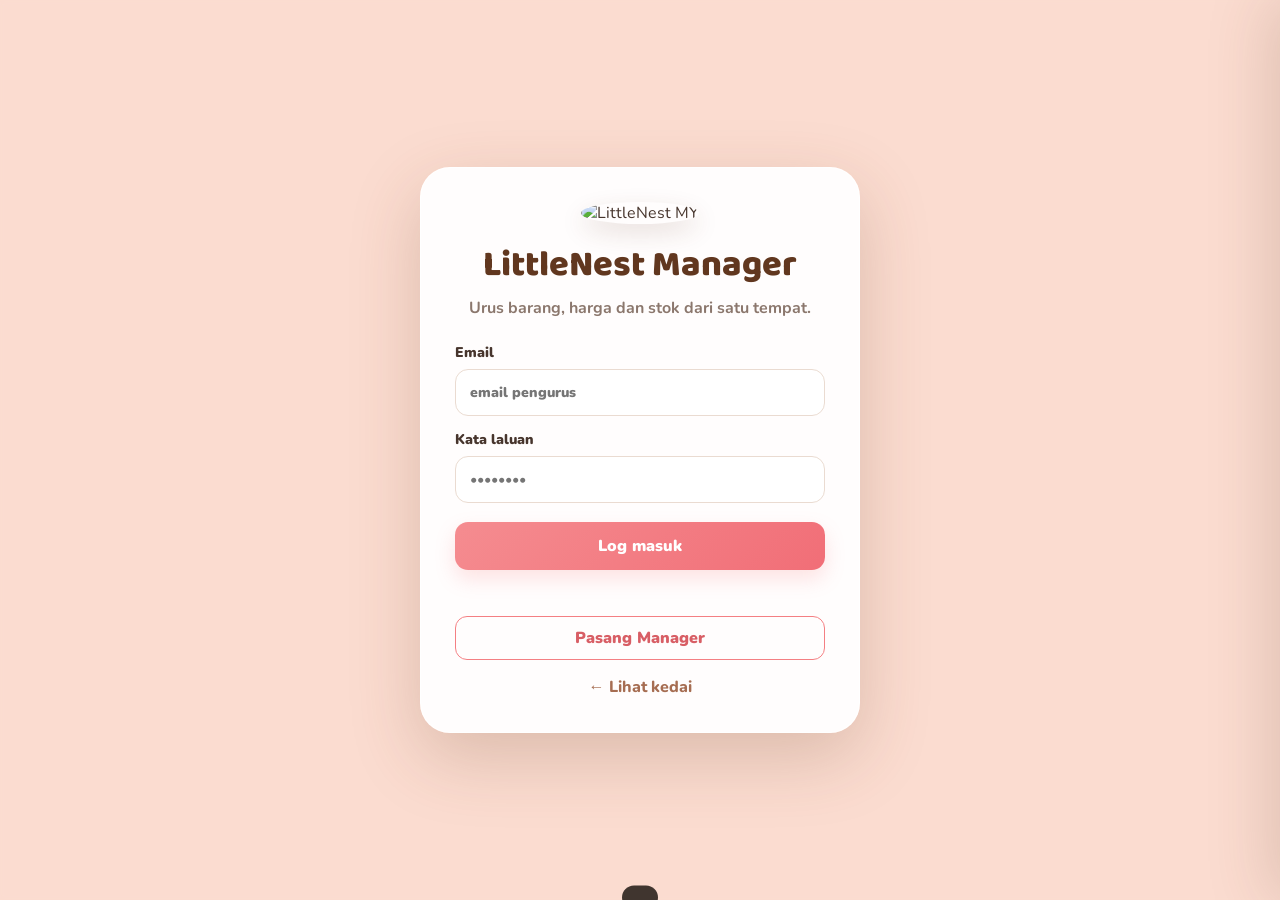
==== manager.html @ b694c058 "Publish LittleNest storefront and Manager" ====
<!doctype html>
<html lang="ms">
<head>
  <meta charset="utf-8">
  <meta name="viewport" content="width=device-width,initial-scale=1">
  <meta name="theme-color" content="#f7a6a8">
  <meta name="robots" content="noindex,nofollow">
  <meta name="apple-mobile-web-app-capable" content="yes">
  <meta name="apple-mobile-web-app-title" content="LittleNest Manager">
  <title>LittleNest Manager</title>
  <link rel="manifest" href="manager.webmanifest?v=1">
  <link rel="apple-touch-icon" href="assets/icon-192.png">
  <link rel="preconnect" href="https://fonts.googleapis.com">
  <link rel="preconnect" href="https://fonts.gstatic.com" crossorigin>
  <link href="https://fonts.googleapis.com/css2?family=Baloo+2:wght@600;700;800&family=Nunito:wght@400;600;700;800;900&display=swap" rel="stylesheet">
  <link rel="stylesheet" href="styles.css?v=1">
  <link rel="stylesheet" href="fixes.css?v=1">
</head>
<body class="manager-page">
  <section class="manager-login" id="login-screen">
    <div class="login-scene"></div>
    <form class="login-card" id="login-form">
      <img src="assets/littlenest-logo.png" alt="LittleNest MY">
      <h1>LittleNest Manager</h1>
      <p>Urus barang, harga dan stok dari satu tempat.</p>
      <label>Email<input id="login-email" type="email" autocomplete="username" required placeholder="email pengurus"></label>
      <label>Kata laluan<input id="login-password" type="password" autocomplete="current-password" required placeholder="••••••••"></label>
      <button class="primary-button" type="submit">Log masuk</button>
      <p class="form-note" id="login-note"></p>
      <button class="install-button" type="button" data-install-app>Pasang Manager</button>
      <a href="index.html">← Lihat kedai</a>
    </form>
  </section>

  <div class="manager-app hidden" id="manager-app">
    <aside class="manager-sidebar">
      <div class="manager-brand"><img src="assets/littlenest-logo.png" alt=""><strong>LittleNest <span>MY</span></strong></div>
      <nav><button class="active">▣ <span>Semua Barang</span></button><a href="index.html" target="_blank">⌂ <span>Lihat Kedai</span></a></nav>
      <div class="sidebar-art"><span>★</span><p>Nurture · Play · Grow</p></div>
      <div class="manager-user"><span>LN</span><div><strong>Pemilik Kedai</strong><small id="manager-email"></small></div><button id="logout-button" title="Log keluar">↪</button></div>
    </aside>

    <main class="manager-main">
      <header class="manager-header">
        <div><h1>LittleNest <span>Manager</span></h1><p>Kemas kini barang dan stok dengan mudah.</p></div>
        <div class="manager-header-actions"><button class="install-button" type="button" data-install-app>Pasang Manager</button><a href="index.html" target="_blank">Lihat Kedai ↗</a><button class="primary-button" id="add-product">＋ Tambah Barang</button></div>
      </header>
      <section class="manager-controls">
        <label class="manager-search"><span>⌕</span><input id="manager-search" type="search" placeholder="Cari nama atau kod produk…"></label>
        <div class="category-tabs compact" id="manager-tabs"></div>
        <div class="manager-total"><small>Jumlah Produk</small><strong id="manager-count">0</strong></div>
      </section>
      <section class="manager-list-shell">
        <div class="manager-list-head"><span>Produk</span><span>Harga</span><span>Stok</span><span>Kategori</span><span>Paparan</span><span>Tindakan</span></div>
        <div id="manager-list"></div>
        <div class="empty-state hidden" id="manager-empty"><h3>Belum ada barang</h3><p>Tekan “Tambah Barang” untuk mula.</p></div>
      </section>
    </main>
  </div>

  <div class="drawer-backdrop hidden" id="drawer-backdrop"></div>
  <aside class="product-drawer" id="product-drawer" aria-hidden="true">
    <header><div><h2 id="drawer-title">Tambah Barang</h2><p>Isi maklumat produk untuk dipaparkan di kedai.</p></div><button id="close-drawer" aria-label="Tutup">×</button></header>
    <form id="product-form">
      <input type="hidden" id="product-id">
      <label>Kod Produk<input id="product-code" maxlength="30" placeholder="Automatik, contoh LN-BJ-001"></label>
      <label>Nama Produk<input id="product-name" maxlength="180" required placeholder="Contoh: Baju Kurung Kanak-kanak"></label>
      <label>Kategori<select id="product-category" required></select></label>
      <div class="form-pair"><label>Harga (RM)<input id="product-price" type="number" min="0" step="0.01" required placeholder="0.00"></label><label>Stok (unit)<input id="product-stock" type="number" min="0" step="1" required value="1"></label></div>
      <fieldset class="image-fieldset"><legend>Gambar Produk</legend><label class="upload-zone"><input id="product-file" type="file" accept="image/jpeg,image/png,image/webp"><span>☁</span><strong>Klik untuk muat naik</strong><small>PNG, JPG atau WEBP · maksimum 5MB</small></label><div class="image-preview hidden" id="image-preview"><img alt="Pratonton produk"><button type="button" id="remove-image">Buang gambar</button></div></fieldset>
      <label class="visibility-toggle"><input id="product-active" type="checkbox" checked><span><strong>Paparkan di Kedai</strong><small>Matikan untuk sorok sementara.</small></span></label>
      <footer><button class="secondary-button" type="button" id="cancel-product">Batal</button><button class="primary-button" type="submit" id="save-product">Simpan Barang</button></footer>
    </form>
  </aside>

  <div class="confirm-modal hidden" id="confirm-modal"><div><h2>Buang barang ini?</h2><p>Barang akan dipadam daripada kedai.</p><footer><button class="secondary-button" id="cancel-delete">Batal</button><button class="danger-button" id="confirm-delete">Ya, buang</button></footer></div></div>
  <div class="toast" id="toast" role="status"></div>
  <script src="config.js?v=1"></script>
  <script src="pwa.js?v=1"></script>
  <script type="module" src="manager.js?v=1"></script>
</body>
</html>
---- styles.css ----
:root{--cream:#fff9f3;--paper:#fffdf9;--pink:#f47f83;--pink-soft:#ffd7d4;--peach:#ffc58f;--mint:#58bea0;--mint-soft:#d9f2e7;--yellow:#f5c75f;--blue:#9ccfd3;--cocoa:#61371f;--ink:#47352d;--muted:#8b776d;--line:#eadbd1;--shadow:0 18px 55px rgba(125,79,52,.14);--radius:24px;--font-ui:"Nunito",sans-serif;--font-display:"Baloo 2",sans-serif}*{box-sizing:border-box}html{scroll-behavior:smooth}body{margin:0;font-family:var(--font-ui);color:var(--ink);background:var(--cream)}button,input,select{font:inherit}button,a{transition:.2s ease}a{color:inherit;text-decoration:none}.hidden{display:none!important}.shop-hero{position:relative;min-height:565px;overflow:hidden;background:#f8c9b7}.hero-background{position:absolute;inset:0;width:100%;height:100%;object-fit:cover}.hero-scrim{position:absolute;inset:0;background:linear-gradient(90deg,rgba(255,249,243,.9) 0%,rgba(255,249,243,.72) 42%,rgba(255,249,243,.05) 72%)}.hero-content{position:relative;z-index:1;width:min(1180px,calc(100% - 48px));min-height:565px;margin:auto;display:flex;align-items:center;gap:48px}.shop-logo{width:280px;aspect-ratio:1;border-radius:50%;box-shadow:0 22px 55px rgba(107,61,36,.2);background:#fff}.hero-copy{max-width:545px}.hero-copy h1{font-family:var(--font-display);font-size:clamp(3.5rem,7vw,6.2rem);line-height:.9;margin:0 0 20px;color:var(--cocoa);letter-spacing:-.05em}.hero-copy h1 span{color:var(--pink)}.hero-copy p{font-size:1.22rem;line-height:1.65;max-width:500px;font-weight:700;color:#684735;margin:0 0 26px}.social-links{display:flex;gap:12px;flex-wrap:wrap}.social-links a{display:flex;align-items:center;gap:10px;padding:12px 18px;background:rgba(255,255,255,.8);border:1px solid rgba(255,255,255,.9);border-radius:999px;font-weight:900;box-shadow:0 9px 28px rgba(91,58,39,.1)}.social-links a:hover{transform:translateY(-2px);background:#fff}.social-icon{display:grid;place-items:center;width:28px;height:28px;border-radius:50%;color:#fff;font-weight:900}.social-icon.fb{background:#3777bd}.social-icon.tt{background:#17191e}.catalog-shell{width:min(1240px,calc(100% - 40px));margin:-34px auto 70px;position:relative;background:rgba(255,253,249,.96);border:1px solid rgba(255,255,255,.9);border-radius:34px;padding:34px;box-shadow:var(--shadow)}.catalog-shell:before,.catalog-shell:after{content:"";position:absolute;z-index:-1;width:110px;height:110px;border-radius:50%;filter:blur(1px)}.catalog-shell:before{background:var(--mint-soft);left:-40px;top:180px}.catalog-shell:after{background:var(--pink-soft);right:-30px;bottom:80px}.catalog-heading{display:flex;justify-content:space-between;gap:24px;align-items:end;margin-bottom:26px}.catalog-heading h2{font:800 2.3rem/1 var(--font-display);color:var(--cocoa);margin:0}.catalog-heading p{margin:8px 0 0;color:var(--muted);font-weight:700}.shop-search,.manager-search{display:flex;align-items:center;gap:10px;border:1px solid var(--line);background:#fff;border-radius:16px;padding:0 16px;height:50px;min-width:300px}.shop-search span,.manager-search span{font-size:1.4rem;color:var(--pink)}.shop-search input,.manager-search input{border:0;outline:0;background:transparent;width:100%;font-weight:700;color:var(--ink)}.category-tabs{display:flex;gap:12px;overflow-x:auto;padding:3px 2px 10px;scrollbar-width:thin}.category-tabs button{border:1px solid var(--line);background:#fff;color:#775743;border-radius:999px;padding:12px 19px;font-weight:900;white-space:nowrap;cursor:pointer;box-shadow:0 4px 13px rgba(99,62,38,.05)}.category-tabs button span{margin-right:7px;color:var(--mint)}.category-tabs button:hover{transform:translateY(-2px);border-color:var(--pink)}.category-tabs button.active{background:linear-gradient(135deg,#f58c90,#f36f76);border-color:transparent;color:#fff;box-shadow:0 10px 22px rgba(244,127,131,.28)}.category-tabs button.active span{color:#fff}.result-count{font-weight:800;color:var(--muted);margin:13px 0 18px}.product-grid{display:grid;grid-template-columns:repeat(4,minmax(0,1fr));gap:20px}.product-card{background:#fff;border:1px solid #eee0d8;border-radius:22px;overflow:hidden;display:flex;flex-direction:column;box-shadow:0 10px 30px rgba(105,67,43,.08);min-width:0}.product-card:hover{transform:translateY(-5px);box-shadow:0 18px 36px rgba(105,67,43,.14)}.product-image{position:relative;aspect-ratio:1/1;background:#f8eee7;overflow:hidden}.product-image img{width:100%;height:100%;object-fit:cover}.sold-out .product-image img{filter:grayscale(.85) brightness(.75)}.sold-label{position:absolute;inset:50% auto auto 50%;transform:translate(-50%,-50%);padding:10px 18px;background:rgba(57,49,46,.86);color:#fff;border-radius:999px;font-weight:900;white-space:nowrap}.product-info{padding:17px;display:flex;flex-direction:column;flex:1}.product-code{font-size:.78rem;color:var(--muted);font-weight:900;letter-spacing:.05em}.product-info h3{font-size:1rem;line-height:1.4;margin:7px 0 12px;min-height:2.8em}.product-price{color:var(--pink);font-size:1.3rem;margin-top:auto}.product-stock{margin:6px 0 13px;color:var(--mint);font-weight:800}.product-stock.zero{color:#d96565}.whatsapp-button{display:flex;align-items:center;justify-content:center;gap:8px;background:linear-gradient(135deg,#4bc18f,#5bbf9f);color:#fff;border-radius:12px;padding:11px;font-weight:900}.whatsapp-button:hover{filter:saturate(1.1);transform:translateY(-1px)}.whatsapp-button.disabled{pointer-events:none;background:#d7d3d1;color:#9c9693}.empty-state{text-align:center;padding:70px 20px}.empty-state>span{font-size:3rem;color:var(--blue)}.empty-state h3{font:800 1.7rem var(--font-display);margin:10px 0 4px}.empty-state p{margin:0;color:var(--muted)}.shop-footer{display:flex;align-items:center;gap:13px;padding:30px max(24px,calc((100% - 1180px)/2));background:#5b3624;color:#fff}.shop-footer img{width:58px;height:58px;border-radius:50%}.shop-footer strong{font:800 1.35rem var(--font-display)}.shop-footer p{margin:0;color:#edcec0}.shop-footer a{margin-left:auto;background:var(--mint);padding:11px 18px;border-radius:999px;font-weight:900}
.manager-page{background:#fff8f3;min-height:100vh}.manager-login{min-height:100vh;display:grid;place-items:center;position:relative;overflow:hidden;background:#f8c9b7}.login-scene{position:absolute;inset:0;background:url("assets/nursery-hero.png") center/cover}.login-scene:after{content:"";position:absolute;inset:0;background:rgba(255,248,243,.42);backdrop-filter:blur(2px)}.login-card{position:relative;width:min(440px,calc(100% - 32px));padding:34px;background:rgba(255,255,255,.94);border:1px solid rgba(255,255,255,.9);border-radius:30px;box-shadow:0 24px 70px rgba(110,67,42,.22);text-align:center}.login-card img{width:112px;height:112px;border-radius:50%;box-shadow:0 9px 25px rgba(99,57,34,.15)}.login-card h1{font:800 2.25rem var(--font-display);margin:12px 0 0;color:var(--cocoa)}.login-card>p{margin:3px 0 24px;color:var(--muted);font-weight:700}.login-card label,.product-drawer label{display:grid;text-align:left;gap:7px;font-weight:900;font-size:.88rem;margin:14px 0}.login-card input,.product-drawer input,.product-drawer select{width:100%;border:1px solid var(--line);border-radius:13px;padding:13px 14px;background:#fff;outline:0;color:var(--ink)}.login-card input:focus,.product-drawer input:focus,.product-drawer select:focus{border-color:var(--pink);box-shadow:0 0 0 4px rgba(244,127,131,.12)}.primary-button{border:0;border-radius:13px;padding:13px 19px;background:linear-gradient(135deg,#f58c90,#f16e77);color:#fff;font-weight:900;cursor:pointer;box-shadow:0 9px 20px rgba(244,127,131,.22)}.primary-button:hover{transform:translateY(-1px);filter:saturate(1.08)}.login-card .primary-button{width:100%;margin-top:5px}.form-note{min-height:20px!important;margin:9px 0!important;color:#d64f54!important}.install-button{border:1px solid var(--pink);background:transparent;color:#d85e65;border-radius:12px;padding:10px 15px;font-weight:900;cursor:pointer}.login-card .install-button{width:100%;margin:8px 0 16px}.login-card>a{font-weight:800;color:#a66d52}.manager-app{display:grid;grid-template-columns:245px 1fr;min-height:100vh}.manager-sidebar{position:sticky;top:0;height:100vh;padding:24px 16px;background:#fffdf9;border-right:1px solid var(--line);display:flex;flex-direction:column}.manager-brand{display:flex;align-items:center;gap:10px;padding:2px 4px 22px}.manager-brand img{width:56px;height:56px;border-radius:50%}.manager-brand strong{font:800 1.3rem var(--font-display);color:var(--cocoa)}.manager-brand span,.manager-header h1 span{color:var(--pink)}.manager-sidebar nav{display:grid;gap:9px}.manager-sidebar nav>*{display:flex;align-items:center;gap:12px;border:0;background:transparent;color:#6b574b;border-radius:14px;padding:13px;font-weight:900;text-align:left;cursor:pointer}.manager-sidebar nav .active{background:#fff0eb;color:#e35e64}.sidebar-art{margin-top:auto;text-align:center;padding:24px 10px;background:linear-gradient(155deg,#fff1e6,#e3f5ee);border-radius:22px;color:#8c654f}.sidebar-art span{font-size:3rem;color:var(--yellow);filter:drop-shadow(0 7px 8px rgba(130,88,42,.18))}.sidebar-art p{font-size:.74rem;font-weight:900}.manager-user{display:flex;align-items:center;gap:9px;margin-top:12px;padding:11px;border:1px solid var(--line);border-radius:16px}.manager-user>span{display:grid;place-items:center;width:34px;height:34px;border-radius:50%;background:var(--mint-soft);color:#328d74;font-weight:900}.manager-user div{display:grid;min-width:0}.manager-user strong{font-size:.8rem}.manager-user small{max-width:115px;overflow:hidden;text-overflow:ellipsis}.manager-user button{margin-left:auto;border:0;background:none;cursor:pointer}.manager-main{padding:34px;min-width:0;background:radial-gradient(circle at 95% 5%,rgba(217,242,231,.8),transparent 22%),#fffaf6}.manager-header{display:flex;align-items:center;justify-content:space-between;gap:20px;margin-bottom:24px}.manager-header h1{font:800 2.65rem/1 var(--font-display);margin:0;color:var(--cocoa)}.manager-header p{margin:5px 0 0;color:var(--muted);font-weight:700}.manager-header-actions{display:flex;align-items:center;gap:10px}.manager-header-actions>a{font-weight:900;color:#418d7b;padding:10px}.manager-controls{display:grid;grid-template-columns:minmax(260px,1fr) auto auto;gap:15px;align-items:center;background:#fff;border:1px solid var(--line);border-radius:20px;padding:16px;margin-bottom:18px}.manager-search{min-width:0}.category-tabs.compact{max-width:610px;padding-bottom:3px}.category-tabs.compact button{padding:9px 13px;font-size:.83rem}.manager-total{display:flex;align-items:center;gap:10px;padding:8px 12px;border-left:1px solid var(--line)}.manager-total small{font-weight:800;color:var(--muted)}.manager-total strong{font:800 1.8rem var(--font-display);color:var(--pink)}.manager-list-shell{background:#fff;border:1px solid var(--line);border-radius:20px;overflow:hidden;box-shadow:0 13px 34px rgba(105,67,43,.06)}.manager-list-head,.manager-row{display:grid;grid-template-columns:minmax(280px,2fr) .7fr .8fr 1fr .8fr 1.25fr;gap:14px;align-items:center}.manager-list-head{padding:13px 17px;background:#fff5ef;color:#846e61;text-transform:uppercase;font-size:.68rem;font-weight:900;letter-spacing:.06em}.manager-row{padding:12px 17px;border-top:1px solid #f0e5de;font-size:.84rem}.manager-product{display:flex;align-items:center;gap:11px;min-width:0}.manager-product img{width:54px;height:54px;border-radius:12px;object-fit:cover;background:#f8eee7}.manager-product div{display:grid;min-width:0}.manager-product small{color:var(--pink);font-weight:900}.manager-product strong{overflow:hidden;text-overflow:ellipsis;white-space:nowrap}.row-price{color:#d85e65}.stock-control{display:flex;align-items:center;gap:7px}.stock-control button{width:27px;height:27px;border:1px solid var(--line);border-radius:8px;background:#fff;cursor:pointer;font-weight:900;color:#4c9f85}.status{justify-self:start;padding:6px 9px;border-radius:999px;font-size:.7rem;font-weight:900}.status.active{background:#e0f3e9;color:#31805f}.status.hidden-status{background:#eeeae7;color:#7d746f}.row-actions{display:flex;gap:6px;flex-wrap:wrap}.row-actions button{border:1px solid #eadbd1;background:#fff;border-radius:8px;padding:6px 8px;font-weight:900;font-size:.7rem;cursor:pointer;color:#6d594e}.row-actions button:hover{border-color:var(--pink);color:var(--pink)}.row-actions .delete{color:#d45358}.drawer-backdrop{position:fixed;inset:0;background:rgba(75,48,34,.28);z-index:20;backdrop-filter:blur(2px)}.product-drawer{position:fixed;z-index:21;right:0;top:0;width:min(440px,100%);height:100vh;background:#fffdfb;box-shadow:-18px 0 60px rgba(96,60,38,.18);transform:translateX(102%);transition:.25s ease;overflow:auto}.product-drawer.open{transform:translateX(0)}.product-drawer>header{position:sticky;top:0;background:rgba(255,253,251,.95);backdrop-filter:blur(12px);display:flex;justify-content:space-between;align-items:start;padding:24px 25px 17px;border-bottom:1px solid var(--line);z-index:1}.product-drawer h2{font:800 1.65rem var(--font-display);margin:0;color:var(--pink)}.product-drawer header p{margin:2px 0;color:var(--muted);font-size:.82rem}.product-drawer header button{border:0;background:none;font-size:1.7rem;cursor:pointer;color:#87746a}.product-drawer form{padding:8px 25px 25px}.form-pair{display:grid;grid-template-columns:1fr 1fr;gap:12px}.image-fieldset{border:0;padding:0;margin:18px 0}.image-fieldset legend{font-size:.88rem;font-weight:900}.upload-zone{display:grid!important;place-items:center;gap:4px!important;margin-top:8px!important;padding:25px;border:2px dashed #f0b3b1;border-radius:16px;color:#866c60;cursor:pointer}.upload-zone input{display:none}.upload-zone span{font-size:2rem;color:var(--pink)}.upload-zone small{font-weight:700;color:var(--muted)}.image-preview{position:relative;margin-top:10px}.image-preview img{width:100%;height:180px;object-fit:cover;border-radius:15px}.image-preview button{position:absolute;right:8px;bottom:8px;border:0;background:#fff;color:#ce565b;border-radius:9px;padding:7px 10px;font-weight:900}.visibility-toggle{display:flex!important;align-items:center;gap:12px!important;border:1px solid var(--line);border-radius:15px;padding:13px}.visibility-toggle input{width:20px;height:20px;accent-color:var(--mint)}.visibility-toggle span{display:grid}.visibility-toggle small{color:var(--muted)}.product-drawer footer,.confirm-modal footer{display:flex;justify-content:flex-end;gap:9px;margin-top:20px}.secondary-button,.danger-button{border:1px solid var(--line);border-radius:12px;padding:11px 16px;background:#fff;font-weight:900;cursor:pointer}.danger-button{background:#da575c;border-color:#da575c;color:#fff}.confirm-modal{position:fixed;inset:0;z-index:30;display:grid;place-items:center;background:rgba(75,48,34,.35);padding:20px}.confirm-modal>div{width:min(390px,100%);background:#fff;border-radius:22px;padding:24px;box-shadow:var(--shadow)}.confirm-modal h2{font:800 1.6rem var(--font-display);margin:0}.toast{position:fixed;z-index:40;left:50%;bottom:24px;transform:translate(-50%,140%);background:#40352f;color:#fff;padding:12px 18px;border-radius:999px;font-weight:900;transition:.25s}.toast.show{transform:translate(-50%,0)}.toast.error{background:#cc4e54}.install-help-dialog{border:0;border-radius:24px;padding:0;box-shadow:var(--shadow);max-width:390px}.install-help-dialog::backdrop{background:rgba(73,48,35,.35)}.install-help-dialog>div{padding:28px;text-align:center}.install-help-dialog img{width:90px;border-radius:50%}.install-help-dialog h2{font:800 1.6rem var(--font-display);margin:8px}.install-help-dialog p{color:var(--muted);line-height:1.55}.install-help-dialog button{border:0;border-radius:11px;background:var(--pink);color:#fff;padding:10px 22px;font-weight:900}
@media(max-width:1100px){.product-grid{grid-template-columns:repeat(3,1fr)}.manager-app{grid-template-columns:76px 1fr}.manager-sidebar{padding:18px 9px}.manager-brand strong,.manager-sidebar nav span,.sidebar-art,.manager-user div{display:none}.manager-brand{justify-content:center}.manager-sidebar nav>*{justify-content:center;font-size:1.15rem}.manager-user{justify-content:center;padding:7px}.manager-user button{display:none}.manager-controls{grid-template-columns:1fr}.category-tabs.compact{max-width:100%}.manager-total{border-left:0}.manager-list-head{display:none}.manager-row{grid-template-columns:minmax(220px,2fr) .7fr .8fr 1fr}.manager-row>span.status,.manager-row>span:not(.status){display:none}.row-actions{grid-column:1/-1}.manager-header{align-items:start}.manager-header-actions{flex-wrap:wrap;justify-content:flex-end}}
@media(max-width:780px){.shop-hero,.hero-content{min-height:680px}.hero-background{object-position:60% center}.hero-scrim{background:linear-gradient(rgba(255,249,243,.5),rgba(255,249,243,.93) 55%,rgba(255,249,243,.98))}.hero-content{flex-direction:column;justify-content:end;text-align:center;padding:70px 0 60px;gap:17px}.shop-logo{width:180px}.hero-copy h1{font-size:3.8rem}.hero-copy p{font-size:1rem}.social-links{justify-content:center}.catalog-shell{width:calc(100% - 22px);padding:21px;margin-top:-25px}.catalog-heading{display:grid}.shop-search{min-width:0}.product-grid{grid-template-columns:repeat(2,1fr);gap:12px}.product-info{padding:13px}.product-info h3{font-size:.9rem}.shop-footer{align-items:flex-start;flex-wrap:wrap}.shop-footer a{width:100%;margin:8px 0 0;text-align:center}.manager-main{padding:18px}.manager-header{display:grid}.manager-header-actions{justify-content:flex-start}.manager-header h1{font-size:2rem}.manager-row{grid-template-columns:1fr auto auto;padding:11px}.manager-row>span,.manager-row>.row-price{display:none}.manager-product strong{white-space:normal}.manager-controls{padding:12px}.manager-header-actions .install-button,.manager-header-actions>a{display:none}}
@media(max-width:520px){.hero-content{width:calc(100% - 28px)}.hero-copy h1{font-size:3.15rem}.catalog-heading h2{font-size:1.9rem}.product-grid{grid-template-columns:1fr}.product-card{display:grid;grid-template-columns:125px 1fr}.product-image{height:100%;aspect-ratio:auto}.product-info h3{min-height:0}.manager-app{grid-template-columns:1fr;padding-bottom:68px}.manager-sidebar{position:fixed;z-index:10;top:auto;bottom:0;width:100%;height:64px;display:flex;flex-direction:row;align-items:center;border-right:0;border-top:1px solid var(--line);padding:8px 15px}.manager-brand,.manager-user{display:none}.manager-sidebar nav{width:100%;grid-template-columns:1fr 1fr}.manager-sidebar nav>*{padding:9px}.manager-main{padding:15px}.manager-header-actions .primary-button{width:100%}.manager-row{grid-template-columns:1fr auto}.stock-control{grid-row:2;grid-column:2}.row-actions{grid-column:1/-1}.form-pair{grid-template-columns:1fr}}
@media(prefers-reduced-motion:reduce){*,*:before,*:after{scroll-behavior:auto!important;transition:none!important}}
---- fixes.css ----
body{overflow-x:hidden}
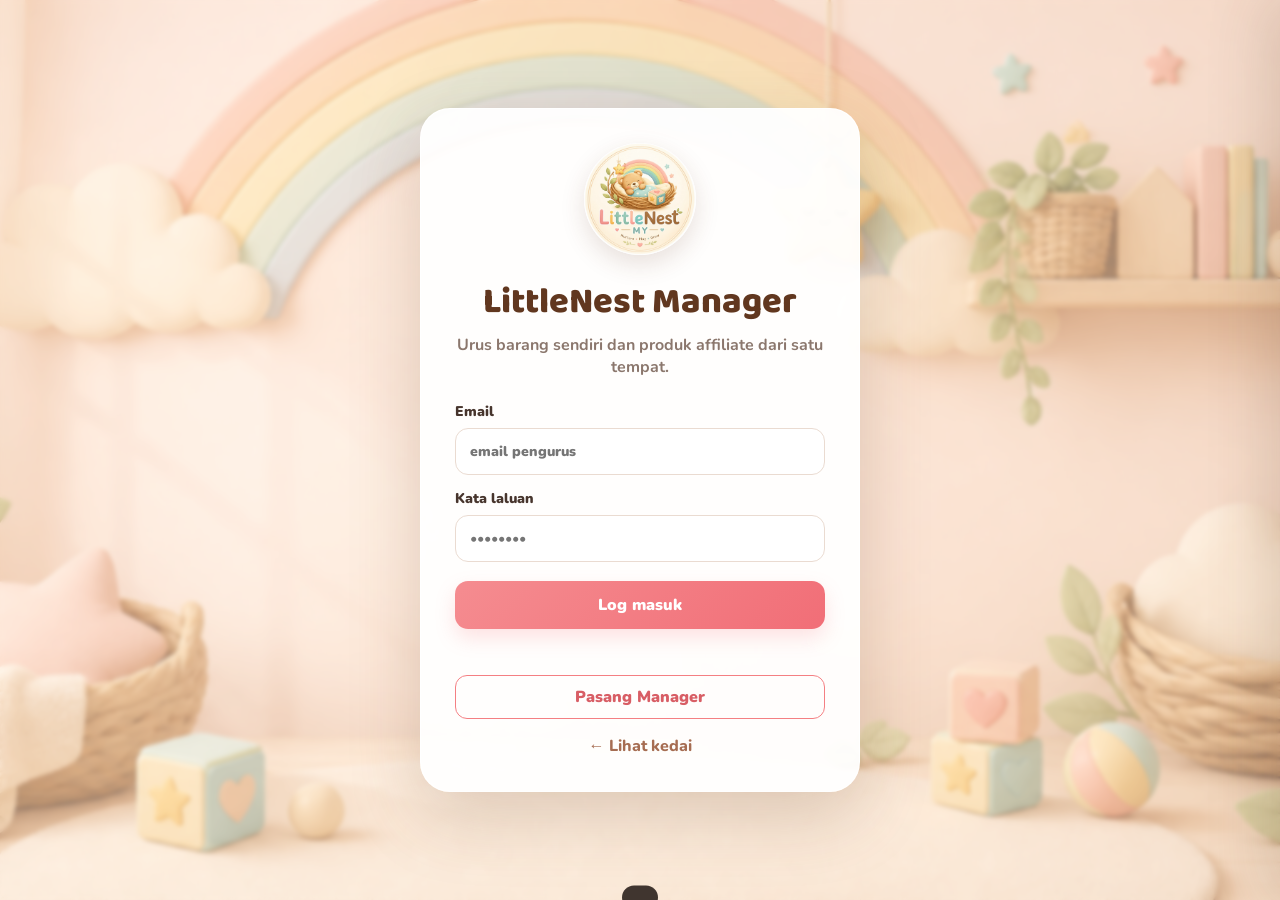
==== commit a0720932: "Add six baby clothing products" ====
--- a/manager.html
+++ b/manager.html
@@ -8,13 +8,13 @@
   <meta name="apple-mobile-web-app-capable" content="yes">
   <meta name="apple-mobile-web-app-title" content="LittleNest Manager">
   <title>LittleNest Manager</title>
-  <link rel="manifest" href="manager.webmanifest?v=1">
+  <link rel="manifest" href="manager.webmanifest?v=4">
   <link rel="apple-touch-icon" href="assets/icon-192.png">
   <link rel="preconnect" href="https://fonts.googleapis.com">
   <link rel="preconnect" href="https://fonts.gstatic.com" crossorigin>
   <link href="https://fonts.googleapis.com/css2?family=Baloo+2:wght@600;700;800&family=Nunito:wght@400;600;700;800;900&display=swap" rel="stylesheet">
-  <link rel="stylesheet" href="styles.css?v=1">
-  <link rel="stylesheet" href="fixes.css?v=1">
+  <link rel="stylesheet" href="styles.css?v=4">
+  <link rel="stylesheet" href="fixes.css?v=4">
 </head>
 <body class="manager-page">
   <section class="manager-login" id="login-screen">
@@ -22,7 +22,7 @@
     <form class="login-card" id="login-form">
       <img src="assets/littlenest-logo.png" alt="LittleNest MY">
       <h1>LittleNest Manager</h1>
-      <p>Urus barang, harga dan stok dari satu tempat.</p>
+      <p>Urus barang sendiri dan produk affiliate dari satu tempat.</p>
       <label>Email<input id="login-email" type="email" autocomplete="username" required placeholder="email pengurus"></label>
       <label>Kata laluan<input id="login-password" type="password" autocomplete="current-password" required placeholder="••••••••"></label>
       <button class="primary-button" type="submit">Log masuk</button>
@@ -42,7 +42,7 @@
 
     <main class="manager-main">
       <header class="manager-header">
-        <div><h1>LittleNest <span>Manager</span></h1><p>Kemas kini barang dan stok dengan mudah.</p></div>
+        <div><h1>LittleNest <span>Manager</span></h1><p>Barang sendiri dan affiliate, semuanya dalam satu aplikasi.</p></div>
         <div class="manager-header-actions"><button class="install-button" type="button" data-install-app>Pasang Manager</button><a href="index.html" target="_blank">Lihat Kedai ↗</a><button class="primary-button" id="add-product">＋ Tambah Barang</button></div>
       </header>
       <section class="manager-controls">
@@ -51,7 +51,7 @@
         <div class="manager-total"><small>Jumlah Produk</small><strong id="manager-count">0</strong></div>
       </section>
       <section class="manager-list-shell">
-        <div class="manager-list-head"><span>Produk</span><span>Harga</span><span>Stok</span><span>Kategori</span><span>Paparan</span><span>Tindakan</span></div>
+        <div class="manager-list-head"><span>Produk</span><span>Harga</span><span>Stok / Sumber</span><span>Kategori</span><span>Paparan</span><span>Tindakan</span></div>
         <div id="manager-list"></div>
         <div class="empty-state hidden" id="manager-empty"><h3>Belum ada barang</h3><p>Tekan “Tambah Barang” untuk mula.</p></div>
       </section>
@@ -60,14 +60,35 @@
 
   <div class="drawer-backdrop hidden" id="drawer-backdrop"></div>
   <aside class="product-drawer" id="product-drawer" aria-hidden="true">
-    <header><div><h2 id="drawer-title">Tambah Barang</h2><p>Isi maklumat produk untuk dipaparkan di kedai.</p></div><button id="close-drawer" aria-label="Tutup">×</button></header>
+    <header><div><h2 id="drawer-title">Tambah Barang</h2><p>Pilih cara produk ini dijual.</p></div><button id="close-drawer" aria-label="Tutup">×</button></header>
     <form id="product-form">
       <input type="hidden" id="product-id">
-      <label>Kod Produk<input id="product-code" maxlength="30" placeholder="Automatik, contoh LN-BJ-001"></label>
-      <label>Nama Produk<input id="product-name" maxlength="180" required placeholder="Contoh: Baju Kurung Kanak-kanak"></label>
-      <label>Kategori<select id="product-category" required></select></label>
-      <div class="form-pair"><label>Harga (RM)<input id="product-price" type="number" min="0" step="0.01" required placeholder="0.00"></label><label>Stok (unit)<input id="product-stock" type="number" min="0" step="1" required value="1"></label></div>
-      <fieldset class="image-fieldset"><legend>Gambar Produk</legend><label class="upload-zone"><input id="product-file" type="file" accept="image/jpeg,image/png,image/webp"><span>☁</span><strong>Klik untuk muat naik</strong><small>PNG, JPG atau WEBP · maksimum 5MB</small></label><div class="image-preview hidden" id="image-preview"><img alt="Pratonton produk"><button type="button" id="remove-image">Buang gambar</button></div></fieldset>
+
+      <fieldset class="source-fieldset">
+        <legend>Jenis produk</legend>
+        <div class="source-selector" id="source-selector">
+          <label><input type="radio" name="source-type" value="own" checked><span><b>🏡</b><strong>Barang sendiri</strong><small>Terus ke WhatsApp</small></span></label>
+          <label><input type="radio" name="source-type" value="shopee"><span><b>🛍️</b><strong>Shopee</strong><small>Link affiliate</small></span></label>
+          <label><input type="radio" name="source-type" value="tiktok"><span><b>♪</b><strong>TikTok</strong><small>Link affiliate</small></span></label>
+        </div>
+      </fieldset>
+
+      <section class="affiliate-link-panel hidden" id="affiliate-link-panel">
+        <label>Link affiliate<input id="product-url" type="url" inputmode="url" placeholder="Tampal link Shopee atau TikTok di sini"></label>
+        <button class="lookup-button" type="button" id="lookup-product"><span>✦</span> Cari maklumat produk</button>
+        <p class="lookup-note" id="lookup-note">Sistem akan cuba cari gambar, nama dan harga. Abg masih boleh semak atau betulkan.</p>
+      </section>
+
+      <section id="product-details">
+        <label>Kod Produk<input id="product-code" maxlength="30" placeholder="Automatik, contoh LN-BJ-001"></label>
+        <label>Nama Produk<input id="product-name" maxlength="180" required placeholder="Contoh: Baju Kurung Kanak-kanak"></label>
+        <label>Kategori<select id="product-category" required></select></label>
+        <div class="form-pair"><label>Harga (RM)<input id="product-price" type="number" min="0" step="0.01" required placeholder="0.00"></label><label id="stock-field">Stok (unit)<input id="product-stock" type="number" min="0" step="1" required value="1"></label></div>
+        <label class="price-current-toggle hidden" id="price-current-field"><input id="price-current" type="checkbox"><span><strong>Harga berubah-ubah</strong><small>Papar “Semak harga terkini” di kedai.</small></span></label>
+        <fieldset class="image-fieldset"><legend>Gambar Produk</legend><label class="upload-zone"><input id="product-file" type="file" accept="image/jpeg,image/png,image/webp"><span>☁</span><strong>Klik untuk muat naik</strong><small>PNG, JPG atau WEBP · maksimum 5MB</small></label><div class="image-preview hidden" id="image-preview"><img alt="Pratonton produk"><button type="button" id="remove-image">Buang gambar</button></div></fieldset>
+        <label class="image-url-field hidden" id="image-url-field">Atau tampal link gambar<input id="product-image-url" type="url" inputmode="url" placeholder="https://..."></label>
+      </section>
+
       <label class="visibility-toggle"><input id="product-active" type="checkbox" checked><span><strong>Paparkan di Kedai</strong><small>Matikan untuk sorok sementara.</small></span></label>
       <footer><button class="secondary-button" type="button" id="cancel-product">Batal</button><button class="primary-button" type="submit" id="save-product">Simpan Barang</button></footer>
     </form>
@@ -75,8 +96,8 @@
 
   <div class="confirm-modal hidden" id="confirm-modal"><div><h2>Buang barang ini?</h2><p>Barang akan dipadam daripada kedai.</p><footer><button class="secondary-button" id="cancel-delete">Batal</button><button class="danger-button" id="confirm-delete">Ya, buang</button></footer></div></div>
   <div class="toast" id="toast" role="status"></div>
-  <script src="config.js?v=1"></script>
-  <script src="pwa.js?v=1"></script>
-  <script type="module" src="manager.js?v=1"></script>
+  <script src="config.js?v=5"></script>
+  <script src="pwa.js?v=4"></script>
+  <script type="module" src="manager.js?v=7"></script>
 </body>
 </html>
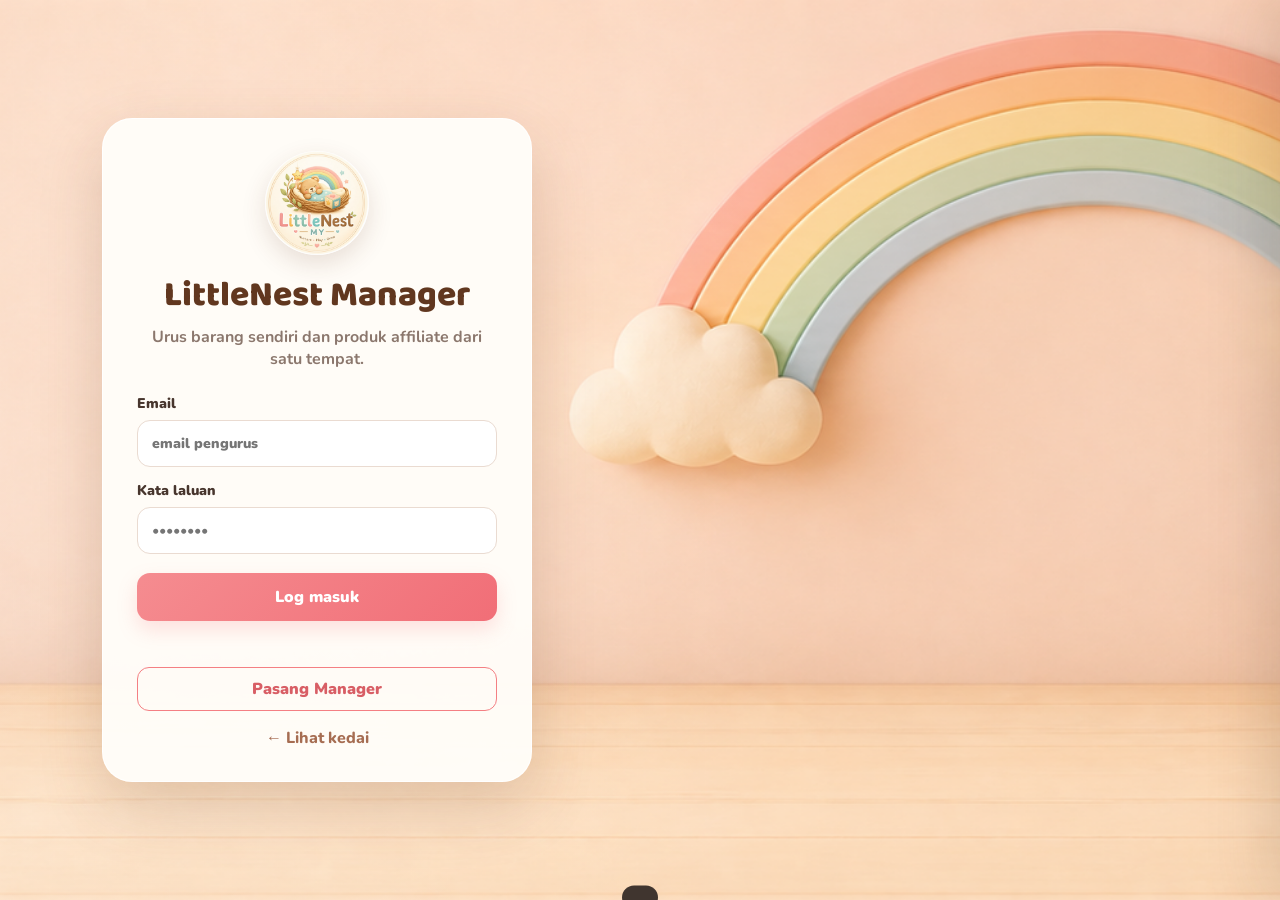
==== commit be50d3af: "Refresh LittleNest Manager visual theme" ====
--- a/manager.html
+++ b/manager.html
@@ -13,8 +13,9 @@
   <link rel="preconnect" href="https://fonts.googleapis.com">
   <link rel="preconnect" href="https://fonts.gstatic.com" crossorigin>
   <link href="https://fonts.googleapis.com/css2?family=Baloo+2:wght@600;700;800&family=Nunito:wght@400;600;700;800;900&display=swap" rel="stylesheet">
-  <link rel="stylesheet" href="styles.css?v=4">
+  <link rel="stylesheet" href="styles.css?v=6">
   <link rel="stylesheet" href="fixes.css?v=4">
+  <link rel="stylesheet" href="manager-theme.css?v=1">
 </head>
 <body class="manager-page">
   <section class="manager-login" id="login-screen">
@@ -96,7 +97,7 @@
 
   <div class="confirm-modal hidden" id="confirm-modal"><div><h2>Buang barang ini?</h2><p>Barang akan dipadam daripada kedai.</p><footer><button class="secondary-button" id="cancel-delete">Batal</button><button class="danger-button" id="confirm-delete">Ya, buang</button></footer></div></div>
   <div class="toast" id="toast" role="status"></div>
-  <script src="config.js?v=5"></script>
+  <script src="config.js?v=6"></script>
   <script src="pwa.js?v=4"></script>
   <script type="module" src="manager.js?v=7"></script>
 </body>
--- a/styles.css
+++ b/styles.css
@@ -3,4 +3,188 @@
 @media(max-width:1100px){.product-grid{grid-template-columns:repeat(3,1fr)}.manager-app{grid-template-columns:76px 1fr}.manager-sidebar{padding:18px 9px}.manager-brand strong,.manager-sidebar nav span,.sidebar-art,.manager-user div{display:none}.manager-brand{justify-content:center}.manager-sidebar nav>*{justify-content:center;font-size:1.15rem}.manager-user{justify-content:center;padding:7px}.manager-user button{display:none}.manager-controls{grid-template-columns:1fr}.category-tabs.compact{max-width:100%}.manager-total{border-left:0}.manager-list-head{display:none}.manager-row{grid-template-columns:minmax(220px,2fr) .7fr .8fr 1fr}.manager-row>span.status,.manager-row>span:not(.status){display:none}.row-actions{grid-column:1/-1}.manager-header{align-items:start}.manager-header-actions{flex-wrap:wrap;justify-content:flex-end}}
 @media(max-width:780px){.shop-hero,.hero-content{min-height:680px}.hero-background{object-position:60% center}.hero-scrim{background:linear-gradient(rgba(255,249,243,.5),rgba(255,249,243,.93) 55%,rgba(255,249,243,.98))}.hero-content{flex-direction:column;justify-content:end;text-align:center;padding:70px 0 60px;gap:17px}.shop-logo{width:180px}.hero-copy h1{font-size:3.8rem}.hero-copy p{font-size:1rem}.social-links{justify-content:center}.catalog-shell{width:calc(100% - 22px);padding:21px;margin-top:-25px}.catalog-heading{display:grid}.shop-search{min-width:0}.product-grid{grid-template-columns:repeat(2,1fr);gap:12px}.product-info{padding:13px}.product-info h3{font-size:.9rem}.shop-footer{align-items:flex-start;flex-wrap:wrap}.shop-footer a{width:100%;margin:8px 0 0;text-align:center}.manager-main{padding:18px}.manager-header{display:grid}.manager-header-actions{justify-content:flex-start}.manager-header h1{font-size:2rem}.manager-row{grid-template-columns:1fr auto auto;padding:11px}.manager-row>span,.manager-row>.row-price{display:none}.manager-product strong{white-space:normal}.manager-controls{padding:12px}.manager-header-actions .install-button,.manager-header-actions>a{display:none}}
 @media(max-width:520px){.hero-content{width:calc(100% - 28px)}.hero-copy h1{font-size:3.15rem}.catalog-heading h2{font-size:1.9rem}.product-grid{grid-template-columns:1fr}.product-card{display:grid;grid-template-columns:125px 1fr}.product-image{height:100%;aspect-ratio:auto}.product-info h3{min-height:0}.manager-app{grid-template-columns:1fr;padding-bottom:68px}.manager-sidebar{position:fixed;z-index:10;top:auto;bottom:0;width:100%;height:64px;display:flex;flex-direction:row;align-items:center;border-right:0;border-top:1px solid var(--line);padding:8px 15px}.manager-brand,.manager-user{display:none}.manager-sidebar nav{width:100%;grid-template-columns:1fr 1fr}.manager-sidebar nav>*{padding:9px}.manager-main{padding:15px}.manager-header-actions .primary-button{width:100%}.manager-row{grid-template-columns:1fr auto}.stock-control{grid-row:2;grid-column:2}.row-actions{grid-column:1/-1}.form-pair{grid-template-columns:1fr}}
+
+/* Hybrid catalogue: own products, Shopee and TikTok */
+.source-fieldset{border:0;padding:0;margin:16px 0}.source-fieldset legend{font-size:.88rem;font-weight:900;margin-bottom:9px}.source-selector{display:grid;grid-template-columns:repeat(3,1fr);gap:8px}.source-selector label{margin:0!important;cursor:pointer}.source-selector input{position:absolute;opacity:0;pointer-events:none}.source-selector span{min-height:92px;display:flex;flex-direction:column;align-items:center;justify-content:center;gap:2px;padding:10px 6px;border:1px solid var(--line);border-radius:15px;background:#fff;text-align:center}.source-selector b{font-size:1.25rem}.source-selector strong{font-size:.78rem}.source-selector small{font-size:.65rem;color:var(--muted);font-weight:700}.source-selector input:checked+span{border-color:var(--pink);background:#fff0ec;box-shadow:0 0 0 3px rgba(244,127,131,.12);color:#d75b62}.affiliate-link-panel{padding:3px 14px 14px;margin:5px 0 14px;border:1px solid #f2c6c2;border-radius:17px;background:linear-gradient(145deg,#fff7f3,#f4fbf8)}.lookup-button{width:100%;border:0;border-radius:12px;padding:12px 14px;background:linear-gradient(135deg,#5cc8aa,#63b9c2);color:#fff;font-weight:900;cursor:pointer}.lookup-button:disabled{opacity:.65;cursor:wait}.lookup-note{font-size:.75rem!important;line-height:1.45;color:var(--muted);font-weight:700;margin:9px 0 0!important}.lookup-note.success{color:#287d62}.lookup-note.warning{color:#b56a32}.lookup-note.loading{color:#397e86}.price-current-toggle{display:flex!important;align-items:center;gap:11px!important;padding:11px 13px;border:1px solid var(--line);border-radius:14px;background:#fff}.price-current-toggle input{width:19px;height:19px;accent-color:var(--pink)}.price-current-toggle span{display:grid}.price-current-toggle small{font-weight:700;color:var(--muted)}.source-badge{display:inline-flex;width:max-content;align-items:center;border-radius:999px;padding:3px 7px;margin-top:3px;font-size:.62rem;font-weight:900;background:#f0ebe7;color:#6e5d54}.source-badge.own{background:#e1f4eb;color:#287b60}.source-badge.shopee,.platform-label.shopee{background:#fff0e9;color:#e15324}.source-badge.tiktok,.platform-label.tiktok{background:#e9f8f7;color:#176c70}.platform-label{position:absolute;left:10px;top:10px;padding:7px 10px;border-radius:999px;font-size:.72rem;font-weight:900;box-shadow:0 5px 15px rgba(67,46,34,.12)}.affiliate-stock{font-size:.78rem;color:var(--muted)}.whatsapp-button.shopee{background:linear-gradient(135deg,#f06a3b,#ee4d2d)}.whatsapp-button.tiktok{background:linear-gradient(135deg,#25282f,#111317);box-shadow:inset 3px 0 #25f4ee,inset -3px 0 #fe2c55}.image-url-field{margin-top:-5px!important}
+
+@media(max-width:520px){.source-selector{grid-template-columns:1fr}.source-selector span{min-height:65px;display:grid;grid-template-columns:32px 1fr;text-align:left;justify-items:start}.source-selector b{grid-row:1/3}.source-selector small{grid-column:2}.product-drawer form{padding-inline:18px}.product-drawer>header{padding-inline:18px}}
+.source-selector label{position:relative}.source-selector input{left:2px;top:2px;width:1px!important;height:1px!important;pointer-events:auto}
 @media(prefers-reduced-motion:reduce){*,*:before,*:after{scroll-behavior:auto!important;transition:none!important}}
+
+/* Storefront final polish — full-width nursery hero and wider catalogue */
+.shop-page .shop-hero{min-height:410px;background:#f8c9b7}
+.shop-page .hero-background{object-position:center 48%}
+.shop-page .hero-scrim{background:linear-gradient(90deg,rgba(255,249,243,.96) 0%,rgba(255,249,243,.88) 38%,rgba(255,249,243,.22) 67%,rgba(255,249,243,.03) 100%)}
+.shop-page .hero-content{width:min(1180px,calc(100% - 56px));min-height:410px;gap:34px;padding:28px 0}
+.shop-page .shop-logo{width:205px;box-shadow:0 18px 45px rgba(107,61,36,.19)}
+.shop-page .hero-copy{max-width:535px}
+.shop-page .hero-copy h1{font-size:clamp(3.6rem,5.3vw,5.2rem);margin-bottom:7px}
+.shop-page .hero-copy h2{margin:0 0 5px;font:800 1.28rem/1.25 var(--font-display);color:var(--cocoa)}
+.shop-page .hero-copy p{font-size:1rem;line-height:1.55;max-width:515px;margin-bottom:18px}
+.shop-page .social-links a{padding:10px 16px;background:rgba(255,255,255,.9);border-color:#fff;border-radius:14px}
+.shop-page main{position:relative;isolation:isolate;overflow:hidden;min-height:720px;padding-bottom:1px;background:linear-gradient(180deg,#fffaf6 0%,#fff8f3 58%,#fffdf9 100%)}
+.shop-page main:before,.shop-page main:after{content:"";position:absolute;z-index:-1;pointer-events:none}
+.shop-page main:before{left:-44px;top:130px;width:250px;height:650px;background:radial-gradient(circle at 35px 60px,rgba(255,215,212,.72) 0 28px,transparent 30px),radial-gradient(circle at 94px 95px,rgba(217,242,231,.82) 0 48px,transparent 50px),radial-gradient(circle at 36px 190px,rgba(245,199,95,.38) 0 12px,transparent 14px),radial-gradient(ellipse at 55px 360px,rgba(156,207,211,.43) 0 70px,transparent 72px),radial-gradient(circle at 140px 565px,rgba(255,215,212,.55) 0 38px,transparent 40px)}
+.shop-page main:after{right:-96px;bottom:55px;width:360px;height:360px;border-radius:50%;border:34px solid rgba(244,127,131,.13);box-shadow:inset 0 0 0 32px rgba(245,199,95,.13),inset 0 0 0 65px rgba(88,190,160,.12),inset 0 0 0 98px rgba(156,207,211,.12)}
+.shop-page .catalog-shell{width:min(1320px,calc(100% - 64px));margin:-24px auto 72px;padding:40px 42px;border-radius:30px;box-shadow:0 20px 58px rgba(125,79,52,.13)}
+.shop-page .catalog-shell:before{left:-58px;top:215px;width:92px;height:92px;background:rgba(217,242,231,.88)}
+.shop-page .catalog-shell:after{right:-48px;bottom:170px;width:94px;height:94px;background:rgba(255,215,212,.78)}
+.shop-page .catalog-heading{align-items:center;margin-bottom:23px}
+.shop-page .catalog-heading h2{font-size:2.45rem}
+.shop-page .shop-search{min-width:330px}
+.shop-page .category-tabs{gap:10px}
+.shop-page .category-tabs button{padding:11px 17px}
+.shop-page .product-grid{grid-template-columns:repeat(4,minmax(0,1fr));gap:24px}
+.shop-page .product-card{border-radius:20px}
+.shop-page .product-info{padding:18px}
+.shop-page .product-info h3{font-size:1.02rem}
+
+@media(max-width:1100px){
+  .shop-page .shop-hero,.shop-page .hero-content{min-height:430px}
+  .shop-page .hero-content{width:min(900px,calc(100% - 42px))}
+  .shop-page .shop-logo{width:180px}
+  .shop-page .catalog-shell{width:calc(100% - 36px);padding:32px}
+  .shop-page .product-grid{grid-template-columns:repeat(3,minmax(0,1fr));gap:18px}
+}
+@media(max-width:780px){
+  .shop-page .shop-hero,.shop-page .hero-content{min-height:630px}
+  .shop-page .hero-background{object-position:66% center}
+  .shop-page .hero-scrim{background:linear-gradient(180deg,rgba(255,249,243,.35),rgba(255,249,243,.88) 44%,rgba(255,249,243,.98) 72%)}
+  .shop-page .hero-content{width:calc(100% - 32px);padding:45px 0 48px;gap:12px}
+  .shop-page .shop-logo{width:150px}
+  .shop-page .hero-copy h1{font-size:3.35rem;margin-bottom:4px}
+  .shop-page .hero-copy h2{font-size:1.15rem}
+  .shop-page .hero-copy p{font-size:.94rem;line-height:1.5;margin-bottom:15px}
+  .shop-page .social-links a{padding:9px 13px;font-size:.84rem}
+  .shop-page main:before,.shop-page main:after{display:none}
+  .shop-page .catalog-shell{width:calc(100% - 20px);margin-top:-20px;padding:24px 20px}
+  .shop-page .catalog-heading{display:grid}
+  .shop-page .catalog-heading h2{font-size:2rem}
+  .shop-page .shop-search{min-width:0;width:100%}
+  .shop-page .product-grid{grid-template-columns:repeat(2,minmax(0,1fr));gap:13px}
+}
+@media(max-width:520px){
+  .shop-page .shop-hero,.shop-page .hero-content{min-height:620px}
+  .shop-page .hero-content{justify-content:flex-end}
+  .shop-page .hero-copy h1{font-size:3rem}
+  .shop-page .social-links{display:grid;grid-template-columns:1fr 1fr;gap:8px}
+  .shop-page .social-links a{justify-content:center;padding:9px 10px}
+  .shop-page .social-icon{width:24px;height:24px}
+  .shop-page .catalog-shell{padding:21px 14px;border-radius:24px}
+  .shop-page .category-tabs button{padding:10px 14px}
+  .shop-page .product-grid{grid-template-columns:1fr}
+  .shop-page .product-card{grid-template-columns:132px minmax(0,1fr)}
+}
+
+/* Storefront fidelity repair v2 — dedicated desktop/mobile art and visible side scenery */
+.shop-page .shop-hero{
+  min-height:clamp(420px,31.25vw,500px);
+  background:#f8c9b7;
+}
+.shop-page .hero-background{
+  width:100%;
+  height:100%;
+  object-fit:cover;
+  object-position:center;
+}
+.shop-page .hero-scrim{display:none}
+.shop-page .hero-content{
+  width:min(1180px,calc(100% - 56px));
+  min-height:clamp(420px,31.25vw,500px);
+  align-items:flex-start;
+  gap:28px;
+  padding:58px 0 30px;
+}
+.shop-page .shop-logo{
+  width:190px;
+  flex:0 0 auto;
+  box-shadow:0 16px 38px rgba(107,61,36,.18);
+}
+.shop-page .hero-copy{
+  max-width:510px;
+  padding-top:4px;
+  text-shadow:0 1px 0 rgba(255,255,255,.7);
+}
+.shop-page .hero-copy h1{font-size:clamp(3.4rem,4.9vw,4.8rem)}
+.shop-page .hero-copy p{max-width:490px}
+.shop-page main{
+  background:#fff9f3;
+}
+.shop-page main:before,
+.shop-page main:after{
+  display:block;
+  top:30px;
+  bottom:auto;
+  width:clamp(220px,calc((100vw - 1180px)/2 + 115px),310px);
+  height:min(1120px,calc(100vh + 280px));
+  border:0;
+  border-radius:0;
+  box-shadow:none;
+  background-color:transparent;
+  background-repeat:no-repeat;
+  background-size:contain;
+  filter:none;
+  opacity:1;
+}
+.shop-page main:before{
+  left:0;
+  background-image:url("assets/exec-e6e3215d-d6d6-4c15-adc3-ba758b971281.png");
+  background-position:left top;
+}
+.shop-page main:after{
+  right:0;
+  background-image:url("assets/exec-c9fe5ed2-a388-4c31-9e2f-a69467e2e08c.png");
+  background-position:right top;
+}
+.shop-page .catalog-shell{
+  width:min(1180px,calc(100% - 64px));
+  margin:-22px auto 72px;
+  padding:38px 40px;
+}
+.shop-page .product-grid{gap:20px}
+
+@media(max-width:1260px){
+  .shop-page main:before,.shop-page main:after{opacity:.7;width:190px}
+  .shop-page .catalog-shell{width:calc(100% - 64px)}
+}
+
+@media(max-width:1100px){
+  .shop-page .shop-hero,.shop-page .hero-content{min-height:430px}
+  .shop-page .hero-content{padding-top:48px}
+  .shop-page main:before,.shop-page main:after{display:none}
+  .shop-page .catalog-shell{width:calc(100% - 36px);padding:32px}
+}
+
+@media(max-width:780px){
+  .shop-page .shop-hero,.shop-page .hero-content{min-height:680px}
+  .shop-page .hero-background{
+    content:url("assets/exec-716e574d-04ee-42ea-8a60-c03b5a9d0f15.png");
+    object-fit:cover;
+    object-position:center;
+  }
+  .shop-page .hero-content{
+    width:calc(100% - 32px);
+    min-height:680px;
+    justify-content:flex-start;
+    align-items:center;
+    padding:190px 0 118px;
+    gap:8px;
+  }
+  .shop-page .shop-logo{width:126px}
+  .shop-page .hero-copy{padding-top:0;max-width:570px}
+  .shop-page .hero-copy h1{font-size:3.2rem;margin-bottom:2px}
+  .shop-page .hero-copy h2{font-size:1.12rem}
+  .shop-page .hero-copy p{max-width:520px;font-size:.93rem;line-height:1.45;margin-bottom:13px}
+  .shop-page .catalog-shell{margin-top:-18px}
+}
+
+@media(max-width:520px){
+  .shop-page .shop-hero,.shop-page .hero-content{min-height:680px}
+  .shop-page .hero-content{padding:178px 0 122px}
+  .shop-page .shop-logo{width:116px}
+  .shop-page .hero-copy h1{font-size:2.85rem}
+  .shop-page .hero-copy h2{font-size:1.03rem}
+  .shop-page .hero-copy p{font-size:.86rem;line-height:1.42}
+  .shop-page .social-links a{font-size:.78rem;padding:8px 7px}
+  .shop-page .catalog-shell{width:calc(100% - 20px);padding:21px 14px}
+}
--- a/manager-theme.css
+++ b/manager-theme.css
@@ -0,0 +1,69 @@
+.manager-page{background:#fff9f3}
+.manager-login{display:flex;align-items:center;justify-content:flex-start;min-height:100vh;padding:48px clamp(28px,8vw,140px);background:#f7d6c9}
+.manager-login .login-scene{background:url("assets/exec-5c2a411e-81aa-49b1-9451-d5dafe5401f6.png") center/cover no-repeat}
+.manager-login .login-scene:after{background:linear-gradient(90deg,rgba(255,249,243,.1),rgba(255,249,243,0) 62%);backdrop-filter:none}
+.manager-login .login-card{width:min(430px,100%);margin:0;padding:32px 34px;text-align:left;border:1px solid rgba(255,255,255,.95);background:rgba(255,253,249,.96);box-shadow:0 24px 64px rgba(110,67,42,.2)}
+.manager-login .login-card>img{display:block;width:104px;height:104px;margin:0 auto 8px}
+.manager-login .login-card h1{text-align:center;font-size:2.2rem}
+.manager-login .login-card>p{text-align:center}
+.manager-login .login-card>a{display:block;text-align:center}
+
+.manager-app{grid-template-columns:260px minmax(0,1fr);background:#fff9f3}
+.manager-sidebar{width:260px;padding:24px 18px 18px;overflow:hidden;background:linear-gradient(rgba(255,253,249,.9),rgba(255,253,249,.84)),url("assets/exec-e6e3215d-d6d6-4c15-adc3-ba758b971281.png") left bottom/100% auto no-repeat;border-right:1px solid #eadbd1;box-shadow:10px 0 36px rgba(105,67,43,.06)}
+.manager-brand{padding:0 2px 24px}
+.manager-brand img{width:68px;height:68px;box-shadow:0 9px 24px rgba(99,57,34,.15)}
+.manager-brand strong{font-size:1.45rem}
+.manager-sidebar nav{gap:10px}
+.manager-sidebar nav>*{padding:14px 15px;border:1px solid transparent}
+.manager-sidebar nav .active{background:rgba(255,238,232,.94);border-color:#f7c6bd;box-shadow:0 8px 22px rgba(121,75,48,.07)}
+.manager-sidebar .sidebar-art{display:grid;justify-items:center;gap:4px;margin-top:auto;padding:18px 12px;background:rgba(255,255,255,.85);border:1px solid rgba(234,219,209,.94);border-radius:22px;box-shadow:0 12px 28px rgba(105,67,43,.08);color:#6b4733}
+.manager-sidebar .sidebar-art span{display:grid;place-items:center;width:76px;height:76px;border-radius:50%;font-size:2.4rem;background:url("assets/littlenest-logo.png") center/cover;color:transparent;box-shadow:0 8px 18px rgba(105,67,43,.13)}
+.manager-sidebar .sidebar-art p{margin:0;font-size:.7rem}
+.manager-user{background:rgba(255,255,255,.9);box-shadow:0 8px 20px rgba(105,67,43,.06)}
+
+.manager-main{position:relative;z-index:0;padding:30px 34px 44px;background:linear-gradient(rgba(255,250,246,.94),rgba(255,250,246,.98)),url("assets/exec-c9fe5ed2-a388-4c31-9e2f-a69467e2e08c.png") right top/230px auto no-repeat}
+.manager-header{min-height:142px;padding:25px 28px;margin-bottom:20px;border:1px solid rgba(255,255,255,.95);border-radius:25px;background:linear-gradient(90deg,rgba(255,253,249,.98) 0%,rgba(255,253,249,.92) 48%,rgba(255,253,249,.28) 74%,rgba(255,253,249,.08) 100%),url("assets/exec-5c2a411e-81aa-49b1-9451-d5dafe5401f6.png") center 43%/cover no-repeat;box-shadow:0 16px 44px rgba(105,67,43,.1)}
+.manager-header h1{font-size:2.8rem}
+.manager-header p{max-width:540px;color:#7b6254}
+.manager-header-actions{align-self:flex-end;padding-bottom:2px}
+.manager-header-actions .primary-button{padding:13px 20px;box-shadow:0 10px 23px rgba(244,127,131,.25)}
+.manager-controls{padding:17px 18px;border-radius:22px;background:rgba(255,255,255,.94);box-shadow:0 12px 32px rgba(105,67,43,.07)}
+.manager-list-shell{border-radius:22px;background:rgba(255,255,255,.97);box-shadow:0 18px 44px rgba(105,67,43,.08)}
+.manager-list-head{padding:15px 19px;background:#fff1e9;color:#75594b}
+.manager-row{padding:14px 19px;min-height:82px}
+.manager-row:hover{background:#fffbf8}
+.manager-product img{width:62px;height:62px;border:1px solid #eadbd1;box-shadow:0 6px 15px rgba(105,67,43,.08)}
+.manager-product strong{line-height:1.35}
+.product-drawer{background:linear-gradient(rgba(255,253,251,.96),rgba(255,253,251,.98)),url("assets/exec-c9fe5ed2-a388-4c31-9e2f-a69467e2e08c.png") right bottom/180px auto no-repeat}
+.product-drawer>header{background:rgba(255,253,251,.97)}
+.product-drawer form{padding-bottom:42px}
+.product-drawer .upload-zone{background:rgba(255,255,255,.76)}
+
+@media(max-width:1100px){
+  .manager-app{grid-template-columns:82px minmax(0,1fr)}
+  .manager-sidebar{width:82px;padding:18px 10px}
+  .manager-sidebar .sidebar-art{display:none}
+  .manager-main{padding:22px}
+  .manager-header{min-height:150px}
+}
+@media(max-width:780px){
+  .manager-login{justify-content:center;align-items:center;padding:54px 18px}
+  .manager-login .login-scene{background-image:url("assets/exec-716e574d-04ee-42ea-8a60-c03b5a9d0f15.png");background-position:center}
+  .manager-login .login-scene:after{background:rgba(255,249,243,.14)}
+  .manager-login .login-card{padding:27px 25px;background:rgba(255,253,249,.94)}
+  .manager-main{padding:16px}
+  .manager-header{min-height:auto;padding:22px;background:linear-gradient(rgba(255,253,249,.92),rgba(255,253,249,.95)),url("assets/exec-5c2a411e-81aa-49b1-9451-d5dafe5401f6.png") center/cover no-repeat}
+  .manager-header h1{font-size:2.15rem}
+}
+@media(max-width:520px){
+  .manager-login{min-height:100svh;padding:28px 14px}
+  .manager-login .login-card{padding:23px 20px;border-radius:25px}
+  .manager-login .login-card>img{width:88px;height:88px}
+  .manager-login .login-card h1{font-size:1.9rem}
+  .manager-app{grid-template-columns:1fr}
+  .manager-sidebar{width:100%}
+  .manager-header{padding:19px}
+  .manager-header h1{font-size:1.95rem}
+  .manager-controls{padding:12px}
+  .manager-row{padding:13px}
+}
